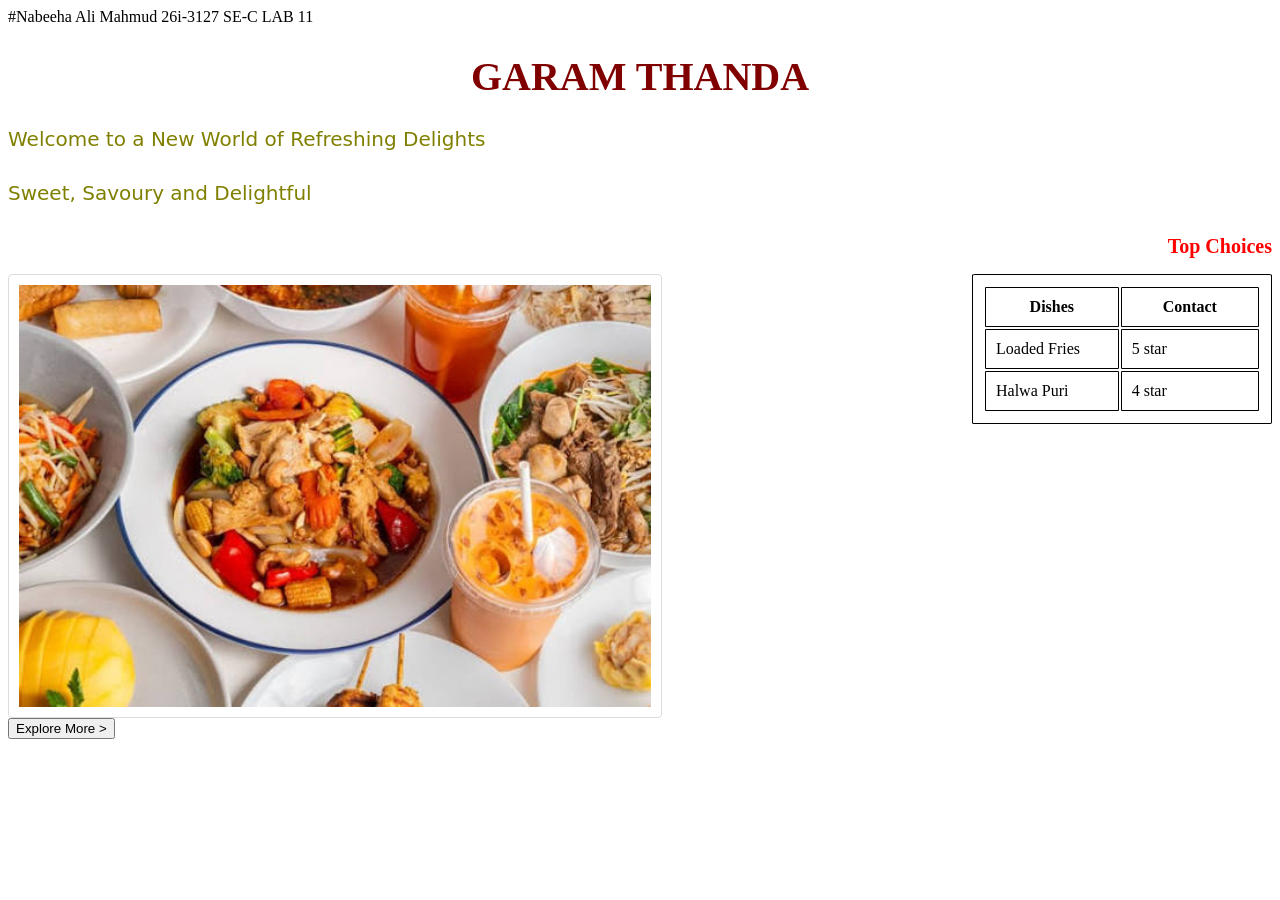
==== Index.html @ 985bd382 "Add Lab11 page" ====
#Nabeeha Ali Mahmud 26i-3127 SE-C LAB 11
<!DOCTYPE html>
<html>
<head>
<title>Cafe _Dhaba Menu</title>
<link rel="stylesheet" href="style.css">
</head>

<body>
    <h1>GARAM THANDA</h1>
    <p>Welcome to a New World of Refreshing Delights </p>
    <p>Sweet, Savoury and Delightful</p>

<h2>Top Choices</h2>
<table>
  <tr>
    <th>Dishes</th>
    <th>Contact</th>
  </tr>
  <tr>
    <td>Loaded Fries</td>
    <td>5 star</td>
 
  </tr>
  <tr>
    <td>Halwa Puri</td>
    <td>4 star</td>
  </tr>
</table>
<img src="images\food.jfif" alt="Delights">
<button type="button" onclick="Exploremore()" >Explore More ></button> 


<script>
  function Exploremore () {
    console.log("Explore More clicked");
    window.alert("Welcome to more delights!");
  }
</script>

</body>
</html>
---- style.css ----
#NABEEHA ALI MAHMUD 26I-3127 SE-C

body {
  background-color: blanchedalmond;
}

h1 {
  color: maroon;
  text-align: center;



  font-family: Ink 'Franklin Gothic Medium', 'Arial Narrow', Arial, sans-serif;
  font-size: 40px;
}

p{
  
  color: olive;
  text-align: left;
  margin-bottom: 30px; 
  font-family: system-ui, -apple-system, BlinkMacSystemFont, 'Segoe UI', Roboto, Oxygen, Ubuntu, Cantarell, 'Open Sans', 'Helvetica Neue', sans-serif;
  font-size: 20px;
}
h2 {
  color: Red;
  text-align: end;



  font-family: Cambria, Cochin, Georgia, Times, 'Times New Roman', serif;
  font-size: 20px;
}
table, th, td {
  border: 1px solid;
  margin-left: auto;
  border-radius: 1%;
  padding: 10px;
  width: 300px;
  
}
img {
  border: 1px solid #ddd;
  border-radius: 4px;
  padding: 10px;
  width: 300px;
  margin-top:-150px;


  display: block;
 
  margin-right: auto;
  width: 50%; 
}
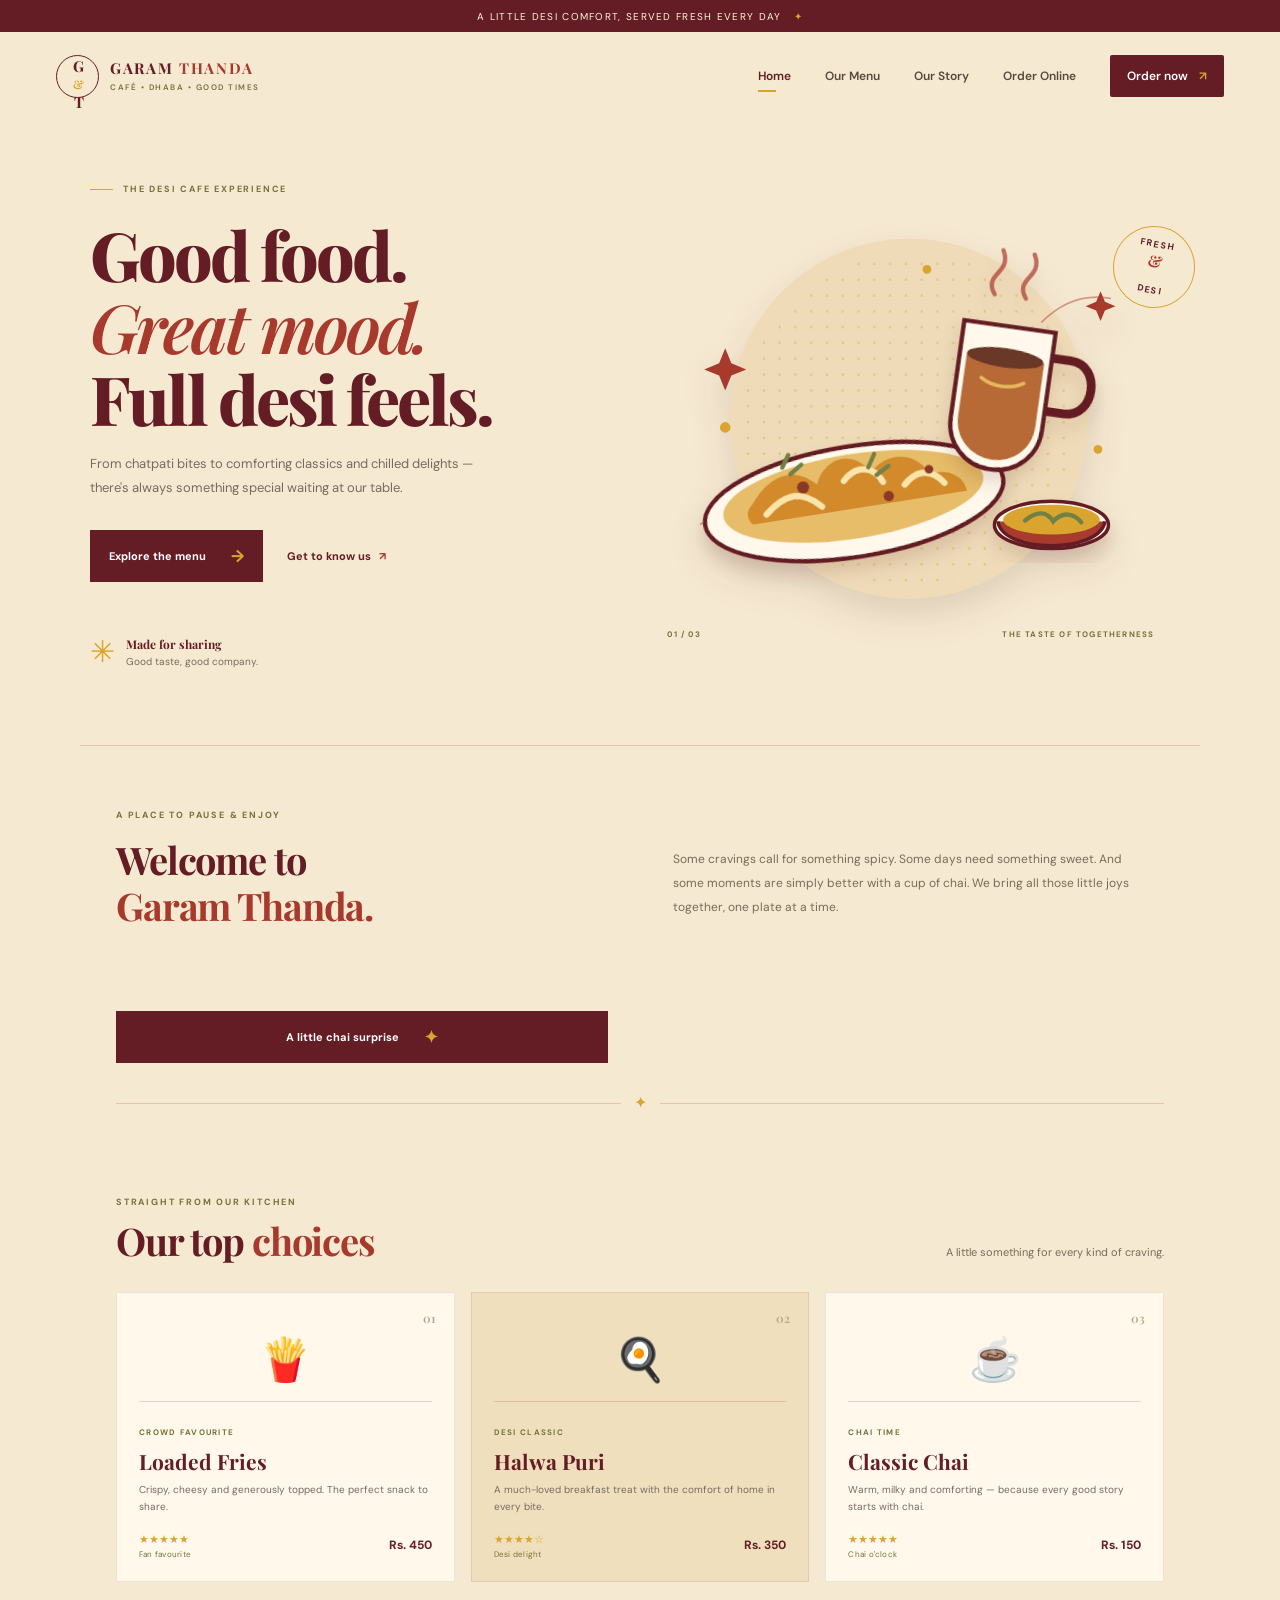
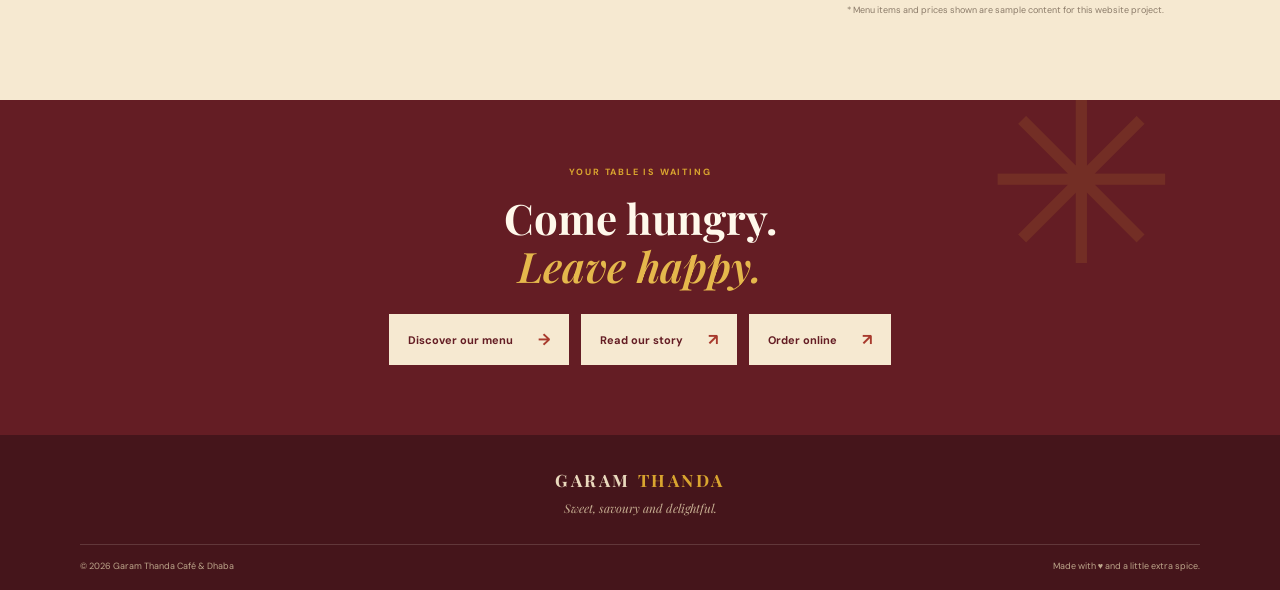
==== commit 2d7b0cb6: "renamed index file" ====
--- a/Index.html
+++ b/Index.html
@@ -1,43 +1,101 @@
-#Nabeeha Ali Mahmud 26i-3127 SE-C LAB 11
 <!DOCTYPE html>
-<html>
+<html lang="en">
 <head>
-<title>Cafe _Dhaba Menu</title>
-<link rel="stylesheet" href="style.css">
+  <meta charset="UTF-8">
+  <meta name="viewport" content="width=device-width, initial-scale=1.0">
+  <meta name="description" content="Garam Thanda — a cosy Pakistani cafe and dhaba serving sweet, savoury and refreshing delights.">
+  <title>Garam Thanda | Cafe & Dhaba</title>
+  <link rel="preconnect" href="https://fonts.googleapis.com">
+  <link rel="preconnect" href="https://fonts.gstatic.com" crossorigin>
+  <link href="https://fonts.googleapis.com/css2?family=DM+Sans:wght@400;500;600;700&family=Playfair+Display:wght@600;700;800&display=swap" rel="stylesheet">
+  <link rel="stylesheet" href="style.css">
+  <script src="script.js" defer></script>
 </head>
+<body>
+  <div class="top-strip">A little desi comfort, served fresh every day <span>✦</span></div>
 
-<body>
-    <h1>GARAM THANDA</h1>
-    <p>Welcome to a New World of Refreshing Delights </p>
-    <p>Sweet, Savoury and Delightful</p>
+  <header class="site-header">
+    <a class="brand" href="index.html" aria-label="Garam Thanda home">
+      <span class="brand-mark">G<span>&</span>T</span>
+      <span class="brand-name">GARAM <b>THANDA</b><small>CAFÉ • DHA­BA • GOOD TIMES</small></span>
+    </a>
+    <button class="nav-toggle" aria-label="Open navigation" aria-expanded="false">☰</button>
+    <nav class="main-nav" aria-label="Main navigation">
+      <a class="active" href="index.html">Home</a>
+      <a href="menu.html">Our Menu</a>
+      <a href="about.html">Our Story</a>
+      <a href="order.html">Order Online</a>
+      <a class="nav-cta" href="order.html">Order now <span>↗</span></a>
+    </nav>
+  </header>
 
-<h2>Top Choices</h2>
-<table>
-  <tr>
-    <th>Dishes</th>
-    <th>Contact</th>
-  </tr>
-  <tr>
-    <td>Loaded Fries</td>
-    <td>5 star</td>
- 
-  </tr>
-  <tr>
-    <td>Halwa Puri</td>
-    <td>4 star</td>
-  </tr>
-</table>
-<img src="images\food.jfif" alt="Delights">
-<button type="button" onclick="Exploremore()" >Explore More ></button> 
+  <main>
+    <section class="hero">
+      <div class="hero-copy">
+        <p class="eyebrow"><span></span> THE DESI CAFE EXPERIENCE</p>
+        <h1>Good food.<br><em>Great mood.</em><br>Full desi feels.</h1>
+        <p class="hero-description">From chatpati bites to comforting classics and chilled delights — there's always something special waiting at our table.</p>
+        <div class="hero-actions">
+          <a class="button button-primary" href="#popular">Explore the menu <span>→</span></a>
+          <a class="text-link" href="#welcome">Get to know us <span>↗</span></a>
+        </div>
+        <div class="hero-note"><span class="note-star">✳</span><span><b>Made for sharing</b><small>Good taste, good company.</small></span></div>
+      </div>
+      <div class="hero-art-wrap">
+        <div class="hero-stamp">FRESH<br><b>&</b><br>DESI</div>
+        <img class="hero-art" src="food-illustration.svg" alt="Illustration of a steaming cup of chai and a plate of desi snacks">
+        <div class="art-caption"><span>01 / 03</span><span>THE TASTE OF TOGETHERNESS</span></div>
+      </div>
+    </section>
 
+    <section class="welcome section-wrap" id="welcome">
+      <div class="section-kicker">A PLACE TO PAUSE & ENJOY</div>
+      <div class="welcome-grid">
+        <h2>Welcome to<br><span>Garam Thanda.</span></h2>
+        <p>Some cravings call for something spicy. Some days need something sweet. And some moments are simply better with a cup of chai. We bring all those little joys together, one plate at a time.</p>
+        <button class="button button-primary story-alert-btn" id="home-alert-btn" type="button">A little chai surprise <span>✦</span></button>
+      </div>
+      <div class="welcome-rule"><span>✦</span></div>
+    </section>
 
-<script>
-  function Exploremore () {
-    console.log("Explore More clicked");
-    window.alert("Welcome to more delights!");
-  }
-</script>
+    <section class="popular section-wrap" id="popular">
+      <div class="section-heading">
+        <div><div class="section-kicker">STRAIGHT FROM OUR KITCHEN</div><h2>Our top <span>choices</span></h2></div>
+        <p>A little something for every kind of craving.</p>
+      </div>
+      <div class="food-grid">
+        <article class="food-card">
+          <div class="food-number">01</div>
+          <div class="food-emoji" aria-hidden="true">🍟</div>
+          <div class="food-info"><span class="food-tag">CROWD FAVOURITE</span><h3>Loaded Fries</h3><p>Crispy, cheesy and generously topped. The perfect snack to share.</p><div class="food-bottom"><span>★★★★★ <small>Fan favourite</small></span><span class="food-price">Rs. 450</span></div></div>
+        </article>
+        <article class="food-card featured-card">
+          <div class="food-number">02</div>
+          <div class="food-emoji" aria-hidden="true">🍳</div>
+          <div class="food-info"><span class="food-tag">DESI CLASSIC</span><h3>Halwa Puri</h3><p>A much-loved breakfast treat with the comfort of home in every bite.</p><div class="food-bottom"><span>★★★★☆ <small>Desi delight</small></span><span class="food-price">Rs. 350</span></div></div>
+        </article>
+        <article class="food-card">
+          <div class="food-number">03</div>
+          <div class="food-emoji" aria-hidden="true">☕</div>
+          <div class="food-info"><span class="food-tag">CHAI TIME</span><h3>Classic Chai</h3><p>Warm, milky and comforting — because every good story starts with chai.</p><div class="food-bottom"><span>★★★★★ <small>Chai o'clock</small></span><span class="food-price">Rs. 150</span></div></div>
+        </article>
+      </div>
+      <p class="menu-note">* Menu items and prices shown are sample content for this website project.</p>
+    </section>
 
+    <section class="closing-banner">
+      <div class="closing-pattern">✳</div>
+      <p class="eyebrow">YOUR TABLE IS WAITING</p>
+      <h2>Come hungry.<br><em>Leave happy.</em></h2>
+      <div class="home-closing-actions"><a class="button button-light" href="menu.html">Discover our menu <span>→</span></a><a class="button button-light" href="about.html">Read our story <span>↗</span></a><a class="button button-light" href="order.html">Order online <span>↗</span></a></div>
+    </section>
+  </main>
+
+  <footer class="site-footer">
+    <a class="footer-brand" href="index.html">GARAM <span>THANDA</span></a>
+    <p>Sweet, savoury and delightful.</p>
+    <div class="footer-bottom"><span>© 2026 Garam Thanda Café & Dhaba</span><span>Made with ♥ and a little extra spice.</span></div>
+  </footer>
+  <div class="toast" role="status" aria-live="polite"></div>
 </body>
 </html>
-
--- a/style.css
+++ b/style.css
@@ -1,54 +1,381 @@
-#NABEEHA ALI MAHMUD 26I-3127 SE-C
-
-body {
-  background-color: blanchedalmond;
-}
-
-h1 {
-  color: maroon;
-  text-align: center;
-
-
-
-  font-family: Ink 'Franklin Gothic Medium', 'Arial Narrow', Arial, sans-serif;
-  font-size: 40px;
-}
-
-p{
-  
-  color: olive;
-  text-align: left;
-  margin-bottom: 30px; 
-  font-family: system-ui, -apple-system, BlinkMacSystemFont, 'Segoe UI', Roboto, Oxygen, Ubuntu, Cantarell, 'Open Sans', 'Helvetica Neue', sans-serif;
-  font-size: 20px;
-}
-h2 {
-  color: Red;
-  text-align: end;
-
-
-
-  font-family: Cambria, Cochin, Georgia, Times, 'Times New Roman', serif;
-  font-size: 20px;
-}
-table, th, td {
-  border: 1px solid;
-  margin-left: auto;
-  border-radius: 1%;
-  padding: 10px;
-  width: 300px;
-  
-}
-img {
-  border: 1px solid #ddd;
-  border-radius: 4px;
-  padding: 10px;
-  width: 300px;
-  margin-top:-150px;
-
-
-  display: block;
- 
-  margin-right: auto;
-  width: 50%; 
-}
+:root {
+  --cream: #f6e9d1;
+  --cream-light: #fff8eb;
+  --maroon: #641d24;
+  --maroon-dark: #45151b;
+  --red: #a83a2d;
+  --mustard: #d9a52f;
+  --olive: #77723b;
+  --ink: #30231d;
+  --muted: #786b5e;
+  --line: rgba(100, 29, 36, .17);
+  --serif: 'Playfair Display', Georgia, serif;
+  --sans: 'DM Sans', Arial, sans-serif;
+}
+* { box-sizing: border-box; }
+html { scroll-behavior: smooth; }
+body { margin: 0; background: var(--cream); color: var(--ink); font-family: var(--sans); }
+a { color: inherit; text-decoration: none; }
+.top-strip { min-height: 32px; display: flex; justify-content: center; align-items: center; gap: 12px; padding: 6px 16px; background: var(--maroon); color: #fff3dd; font-size: 10px; letter-spacing: .13em; text-transform: uppercase; text-align: center; }
+.top-strip span { color: var(--mustard); }
+.site-header { height: 88px; max-width: 1240px; padding: 0 36px; margin: auto; display: flex; align-items: center; justify-content: space-between; }
+.brand { display: flex; align-items: center; gap: 11px; color: var(--maroon); }
+.brand-mark { width: 43px; height: 43px; border: 1px solid var(--maroon); border-radius: 50%; display: grid; place-items: center; font: 700 15px var(--serif); letter-spacing: -2px; }
+.brand-mark span { color: var(--mustard); font-size: 12px; }
+.brand-name { font: 700 15px var(--serif); letter-spacing: .11em; line-height: 1.1; }
+.brand-name b { color: var(--red); }
+.brand-name small { display: block; margin-top: 5px; font: 600 8px var(--sans); letter-spacing: .19em; color: var(--olive); }
+.main-nav { display: flex; align-items: center; gap: 34px; font-size: 12px; font-weight: 600; color: #59483d; }
+.main-nav > a:not(.nav-cta) { padding: 10px 0; position: relative; }
+.main-nav > a.active, .main-nav > a:hover { color: var(--maroon); }
+.main-nav > a.active::after { content: ''; height: 2px; width: 18px; background: var(--mustard); position: absolute; bottom: 2px; left: 0; }
+.nav-cta { padding: 13px 17px; background: var(--maroon); color: white; border-radius: 2px; }
+.nav-cta span { color: var(--mustard); padding-left: 8px; }
+.nav-toggle { display: none; border: 0; background: transparent; color: var(--maroon); font-size: 25px; cursor: pointer; }
+.hero { max-width: 1240px; min-height: 570px; margin: 0 auto; padding: 43px 58px 62px; display: grid; grid-template-columns: .92fr 1.08fr; align-items: center; gap: 24px; }
+.hero-copy { padding: 20px 0 12px 12px; }
+.eyebrow, .section-kicker { color: var(--olive); font-size: 9px; font-weight: 700; letter-spacing: .2em; }
+.eyebrow { display: flex; align-items: center; gap: 10px; }
+.eyebrow span { width: 23px; height: 1px; background: var(--mustard); }
+h1, h2, h3, p { margin-top: 0; }
+h1 { margin: 24px 0 17px; color: var(--maroon); font: 800 clamp(46px, 5.3vw, 69px)/1.06 var(--serif); letter-spacing: -.045em; }
+h1 em, .closing-banner h2 em { color: var(--red); font-weight: 600; }
+.hero-description { max-width: 410px; color: var(--muted); font-size: 13px; line-height: 1.9; }
+.hero-actions { display: flex; align-items: center; gap: 24px; margin-top: 29px; }
+.button { display: inline-flex; align-items: center; justify-content: center; gap: 25px; padding: 15px 19px; font-size: 11px; font-weight: 700; transition: transform .2s, background .2s; }
+.button:hover { transform: translateY(-2px); }
+.button-primary { background: var(--maroon); color: white; }
+.button-primary span { color: var(--mustard); font-size: 17px; }
+.text-link { font-size: 11px; font-weight: 700; color: var(--maroon); }
+.text-link span { margin-left: 5px; color: var(--red); }
+.hero-note { display: flex; align-items: center; gap: 11px; margin-top: 50px; }
+.note-star { color: var(--mustard); font-size: 30px; }
+.hero-note b, .hero-note small { display: block; }
+.hero-note b { color: var(--maroon); font: 700 12px var(--serif); }
+.hero-note small { margin-top: 3px; color: var(--muted); font-size: 10px; }
+.hero-art-wrap { position: relative; min-height: 440px; display: flex; align-items: center; justify-content: center; }
+.hero-art { width: min(100%, 570px); height: auto; filter: drop-shadow(0 17px 17px rgba(69,21,27,.12)); }
+.hero-stamp { position: absolute; z-index: 1; top: 27px; right: 7px; width: 82px; height: 82px; display: grid; place-content: center; border: 1px solid var(--mustard); border-radius: 50%; text-align: center; color: var(--maroon); font-size: 9px; font-weight: 700; letter-spacing: .13em; line-height: 1.35; transform: rotate(10deg); }
+.hero-stamp b { color: var(--red); font: 700 16px var(--serif); }
+.art-caption { position: absolute; bottom: 8px; left: 10%; right: 8%; display: flex; justify-content: space-between; color: var(--olive); font-size: 8px; font-weight: 700; letter-spacing: .15em; }
+.section-wrap { max-width: 1120px; margin: auto; padding-left: 36px; padding-right: 36px; }
+.welcome { padding-top: 63px; padding-bottom: 56px; border-top: 1px solid var(--line); }
+.welcome-grid { display: grid; grid-template-columns: 1fr 1fr; align-items: center; gap: 65px; margin-top: 16px; }
+.welcome h2, .section-heading h2 { margin: 0; color: var(--maroon); font: 700 38px/1.2 var(--serif); letter-spacing: -.03em; }
+.welcome h2 span, .section-heading h2 span { color: var(--red); }
+.welcome-grid > p { max-width: 465px; margin: 0; color: var(--muted); font-size: 12px; line-height: 2; }
+.welcome-rule { margin-top: 40px; height: 1px; background: var(--line); text-align: center; }
+.welcome-rule span { position: relative; top: -11px; padding: 0 13px; background: var(--cream); color: var(--mustard); }
+.popular { padding-top: 36px; padding-bottom: 84px; }
+.section-heading { display: flex; justify-content: space-between; align-items: end; margin-bottom: 28px; }
+.section-heading h2 { margin-top: 10px; }
+.section-heading > p { margin: 0 0 5px; color: var(--muted); font-size: 11px; }
+.food-grid { display: grid; grid-template-columns: repeat(3, 1fr); gap: 16px; }
+.food-card { position: relative; min-height: 290px; padding: 25px 22px 20px; background: var(--cream-light); border: 1px solid rgba(100,29,36,.1); transition: transform .2s, box-shadow .2s; }
+.food-card:hover { transform: translateY(-4px); box-shadow: 0 12px 28px rgba(69,21,27,.08); }
+.featured-card { background: #f0dfbd; }
+.food-number { position: absolute; top: 17px; right: 18px; color: #b5a78d; font: 600 12px var(--serif); }
+.food-emoji { height: 83px; display: flex; align-items: center; justify-content: center; font-size: 42px; }
+.food-info { border-top: 1px solid var(--line); padding-top: 17px; }
+.food-tag { color: var(--olive); font-size: 8px; font-weight: 700; letter-spacing: .16em; }
+.food-info h3 { margin: 7px 0 6px; color: var(--maroon); font: 700 21px var(--serif); }
+.food-info p { min-height: 38px; margin-bottom: 13px; color: var(--muted); font-size: 10px; line-height: 1.7; }
+.food-bottom { display: flex; justify-content: space-between; align-items: center; color: var(--mustard); font-size: 11px; }
+.food-bottom small { display: block; margin-top: 3px; color: var(--olive); font-size: 8px; letter-spacing: .03em; }
+.food-price { color: var(--maroon); font-size: 12px; font-weight: 700; }
+.menu-note { margin: 13px 0 0; color: #8b7b69; font-size: 9px; text-align: right; }
+.closing-banner { position: relative; overflow: hidden; padding: 66px 20px 70px; background: var(--maroon); color: var(--cream-light); text-align: center; }
+.closing-pattern { position: absolute; top: -65px; right: 8%; color: rgba(217,165,47,.13); font-size: 230px; }
+.closing-banner .eyebrow { justify-content: center; color: var(--mustard); }
+.closing-banner h2 { position: relative; margin: 16px 0 24px; font: 700 42px/1.15 var(--serif); }
+.closing-banner h2 em { color: #e5b84c; }
+.button-light { position: relative; background: var(--cream); color: var(--maroon); }
+.button-light span { color: var(--red); font-size: 16px; }
+.site-footer { padding: 34px 36px 18px; background: var(--maroon-dark); color: #e9d9bd; text-align: center; }
+.footer-brand { font: 700 17px var(--serif); letter-spacing: .15em; }
+.footer-brand span { color: var(--mustard); }
+.site-footer > p { margin: 8px 0 28px; color: #c6ad91; font: italic 12px var(--serif); }
+.footer-bottom { max-width: 1120px; margin: auto; padding-top: 15px; border-top: 1px solid rgba(255,248,235,.15); display: flex; justify-content: space-between; color: #bda68b; font-size: 9px; }
+.toast { position: fixed; left: 50%; bottom: 24px; z-index: 5; transform: translate(-50%, 20px); padding: 12px 18px; background: var(--maroon-dark); color: white; font-size: 12px; opacity: 0; pointer-events: none; transition: .25s; }
+.toast.show { opacity: 1; transform: translate(-50%, 0); }
+@media (max-width: 760px) {
+  .site-header { height: 74px; padding: 0 22px; }
+  .nav-toggle { display: block; }
+  .main-nav { display: none; position: absolute; top: 106px; left: 0; right: 0; z-index: 4; padding: 20px 24px 24px; background: var(--cream-light); border-bottom: 1px solid var(--line); flex-direction: column; align-items: stretch; gap: 13px; }
+  .main-nav.open { display: flex; }
+  .main-nav > a:not(.nav-cta) { padding: 8px 0; }
+  .nav-cta { text-align: center; }
+  .hero { padding: 35px 25px 45px; grid-template-columns: 1fr; gap: 5px; }
+  .hero-copy { padding-left: 0; }
+  h1 { font-size: clamp(49px, 13vw, 68px); }
+  .hero-note { margin-top: 30px; }
+  .hero-art-wrap { min-height: 300px; }
+  .hero-art { max-width: 470px; }
+  .hero-stamp { right: 2%; top: 5px; width: 68px; height: 68px; }
+  .art-caption { bottom: 0; left: 2%; right: 2%; }
+  .section-wrap { padding-left: 24px; padding-right: 24px; }
+  .welcome { padding-top: 45px; padding-bottom: 40px; }
+  .welcome-grid { grid-template-columns: 1fr; gap: 17px; }
+  .welcome h2, .section-heading h2 { font-size: 33px; }
+  .section-heading { align-items: start; flex-direction: column; gap: 12px; }
+  .food-grid { grid-template-columns: 1fr; }
+  .food-card { min-height: 0; }
+  .food-info p { min-height: 0; }
+  .popular { padding-bottom: 55px; }
+  .footer-bottom { flex-direction: column; gap: 8px; }
+}
+@media (prefers-reduced-motion: reduce) { html { scroll-behavior: auto; } *, *::before, *::after { transition-duration: .01ms !important; } }
+
+/* OUR MENU — shares the home page palette, typography and spacing system. */
+.menu-hero { max-width: 1240px; min-height: 405px; margin: auto; padding: 54px 70px 60px; display: grid; grid-template-columns: 1fr .85fr; align-items: center; gap: 40px; border-bottom: 1px solid var(--line); }
+.menu-hero-copy { padding-left: 12px; }
+.menu-hero h1 { margin: 20px 0 18px; color: var(--maroon); font: 800 clamp(48px, 5.2vw, 66px)/1.05 var(--serif); letter-spacing: -.045em; }
+.menu-hero h1 em { color: var(--red); font-weight: 600; }
+.menu-hero .button { margin-top: 14px; }
+.menu-hero-art { min-height: 290px; position: relative; display: grid; place-items: center; }
+.menu-plate { width: 230px; height: 230px; border: 1px solid rgba(100,29,36,.22); outline: 10px solid rgba(217,165,47,.12); border-radius: 50%; background: var(--cream-light); display: grid; place-items: center; font-size: 104px; box-shadow: 0 18px 45px rgba(69,21,27,.09); transform: rotate(-8deg); }
+.menu-art-note { position: absolute; display: grid; place-content: center; width: 83px; height: 83px; border: 1px solid var(--mustard); border-radius: 50%; color: var(--maroon); text-align: center; font-size: 9px; font-weight: 700; line-height: 1.5; letter-spacing: .1em; background: var(--cream); }
+.note-one { top: 6px; right: 5%; transform: rotate(10deg); }
+.note-two { bottom: 22px; left: 3%; transform: rotate(-12deg); }
+.menu-art-caption { position: absolute; bottom: 0; right: 3%; color: var(--olive); font-size: 8px; font-weight: 700; letter-spacing: .16em; }
+.menu-intro { padding-top: 54px; padding-bottom: 42px; }
+.menu-intro-row { display: grid; grid-template-columns: 1fr 1fr; align-items: end; gap: 55px; margin-top: 13px; }
+.menu-intro h2, .menu-toolbar h2 { margin: 0; color: var(--maroon); font: 700 38px/1.16 var(--serif); letter-spacing: -.03em; }
+.menu-intro h2 span, .menu-toolbar h2 span { color: var(--red); }
+.menu-intro-row > p { max-width: 455px; margin: 0 0 4px; color: var(--muted); font-size: 12px; line-height: 2; }
+.menu-section { padding-top: 32px; padding-bottom: 82px; border-top: 1px solid var(--line); }
+.menu-toolbar { display: flex; justify-content: space-between; align-items: end; gap: 24px; margin-bottom: 25px; }
+.menu-toolbar h2 { margin-top: 9px; }
+.menu-search-wrap { width: min(290px, 100%); display: flex; align-items: center; gap: 9px; padding: 0 13px; border: 1px solid var(--line); background: var(--cream-light); color: var(--olive); }
+.menu-search-wrap > span { font-size: 23px; line-height: 1; }
+.menu-search-wrap input { width: 100%; min-width: 0; padding: 13px 0; border: 0; outline: 0; background: transparent; color: var(--ink); font: 11px var(--sans); }
+.menu-search-wrap:focus-within { border-color: var(--mustard); }
+.menu-filters { display: flex; flex-wrap: wrap; gap: 8px; margin-bottom: 42px; }
+.filter-btn { padding: 10px 14px; border: 1px solid var(--line); background: transparent; color: #59483d; font: 600 10px var(--sans); cursor: pointer; transition: .2s; }
+.filter-btn:hover, .filter-btn.active { border-color: var(--maroon); background: var(--maroon); color: var(--cream-light); }
+.menu-category-heading { display: flex; align-items: center; gap: 17px; margin: 42px 0 18px; padding-bottom: 13px; border-bottom: 1px solid var(--line); }
+.menu-category-heading > span { color: var(--mustard); font: 700 24px var(--serif); }
+.menu-category-heading p { margin: 0 0 3px; color: var(--olive); font-size: 8px; font-weight: 700; letter-spacing: .17em; }
+.menu-category-heading h3 { margin: 0; color: var(--maroon); font: 700 25px var(--serif); }
+.menu-category-heading h3 em { color: var(--red); font-weight: 600; }
+.menu-card-grid { display: grid; grid-template-columns: repeat(2, minmax(0, 1fr)); gap: 12px; }
+.menu-item { min-height: 128px; display: flex; align-items: center; gap: 17px; padding: 17px 19px; border: 1px solid rgba(100,29,36,.1); background: var(--cream-light); transition: transform .2s, box-shadow .2s; }
+.menu-item:hover { transform: translateY(-3px); box-shadow: 0 10px 25px rgba(69,21,27,.07); }
+.menu-item[hidden] { display: none !important; }
+.menu-item-icon { flex: 0 0 66px; width: 66px; height: 66px; display: grid; place-items: center; border-radius: 50%; background: #f0dfbd; font-size: 31px; }
+.menu-item-content { min-width: 0; flex: 1; }
+.menu-item-title { display: flex; align-items: baseline; justify-content: space-between; gap: 10px; }
+.menu-item-title h4 { margin: 0; color: var(--maroon); font: 700 17px var(--serif); }
+.menu-item-title b { flex: 0 0 auto; color: var(--red); font-size: 11px; }
+.menu-item-content > p { margin: 6px 0 8px; color: var(--muted); font-size: 10px; line-height: 1.65; }
+.item-label { color: var(--olive); font-size: 7px; font-weight: 700; letter-spacing: .15em; }
+.menu-empty { padding: 25px; background: var(--cream-light); color: var(--muted); text-align: center; font-size: 12px; }
+.menu-note { margin-top: 22px; }
+.menu-callout { padding: 62px 20px 66px; background: var(--maroon); color: var(--cream-light); text-align: center; }
+.menu-callout .eyebrow { justify-content: center; color: var(--mustard); }
+.menu-callout h2 { margin: 14px 0 10px; color: var(--cream-light); font: 700 40px var(--serif); }
+.menu-callout h2 em { color: #e5b84c; }
+.menu-callout > p:not(.eyebrow) { margin-bottom: 22px; color: #e2cdb0; font-size: 11px; }
+@media (max-width: 760px) {
+  .menu-hero { padding: 38px 25px 45px; grid-template-columns: 1fr; gap: 5px; }
+  .menu-hero-copy { padding-left: 0; }
+  .menu-hero h1 { font-size: clamp(48px, 13vw, 66px); }
+  .menu-hero-art { min-height: 265px; }
+  .menu-plate { width: 190px; height: 190px; font-size: 86px; }
+  .menu-intro { padding-top: 42px; padding-bottom: 32px; }
+  .menu-intro-row { grid-template-columns: 1fr; gap: 15px; }
+  .menu-intro h2, .menu-toolbar h2 { font-size: 33px; }
+  .menu-toolbar { align-items: stretch; flex-direction: column; }
+  .menu-search-wrap { width: 100%; }
+  .menu-filters { gap: 7px; margin-bottom: 32px; }
+  .filter-btn { padding: 9px 11px; }
+  .menu-card-grid { grid-template-columns: 1fr; }
+  .menu-item { padding: 15px; }
+  .menu-category-heading { margin-top: 34px; }
+  .menu-callout h2 { font-size: 34px; }
+}
+
+.menu-callout-actions { display: flex; flex-wrap: wrap; justify-content: center; gap: 12px; }
+.menu-callout-actions button { border: 0; cursor: pointer; font: 700 11px var(--sans); }
+
+
+/* HOME PAGE ALERT BUTTON AND OUR STORY PAGE — same Garam Thanda design system. */
+.story-alert-btn { margin-top: 18px; border: 0; cursor: pointer; font-family: var(--sans); }
+.home-closing-actions { position: relative; display: flex; justify-content: center; flex-wrap: wrap; gap: 12px; }
+.story-hero { max-width: 1240px; min-height: 410px; margin: auto; padding: 55px 70px 62px; display: grid; grid-template-columns: 1fr .9fr; align-items: center; gap: 35px; border-bottom: 1px solid var(--line); }
+.story-hero-copy { padding-left: 12px; }
+.story-hero h1 { margin: 20px 0 18px; color: var(--maroon); font: 800 clamp(50px, 5.4vw, 69px)/1.05 var(--serif); letter-spacing: -.045em; }
+.story-hero h1 em { color: var(--red); font-weight: 600; }
+.story-hero-art { min-height: 300px; position: relative; display: grid; place-items: center; overflow: hidden; background: radial-gradient(circle, #f0dfbd 0 36%, transparent 36.5%); }
+.story-cup { width: 205px; height: 205px; display: grid; place-items: center; border: 1px solid rgba(100,29,36,.18); outline: 9px solid rgba(217,165,47,.13); border-radius: 50%; background: var(--cream-light); font-size: 100px; transform: rotate(-8deg); box-shadow: 0 18px 45px rgba(69,21,27,.09); }
+.story-sun { position: absolute; top: 8px; right: 7%; z-index: 1; width: 82px; height: 82px; display: grid; place-content: center; border: 1px solid var(--mustard); border-radius: 50%; background: var(--cream); color: var(--maroon); text-align: center; font-size: 8px; font-weight: 700; letter-spacing: .1em; line-height: 1.5; transform: rotate(10deg); }
+.story-sun b { color: var(--red); font: 700 15px var(--serif); }
+.story-art-caption { position: absolute; bottom: 8px; color: var(--olive); font-size: 8px; font-weight: 700; letter-spacing: .15em; text-align: center; }
+.story-intro { padding-top: 58px; padding-bottom: 28px; }
+.story-heading-row { display: grid; grid-template-columns: 1fr 1fr; align-items: end; gap: 55px; margin-top: 14px; }
+.story-heading-row h2, .story-end h2 { margin: 0; color: var(--maroon); font: 700 39px/1.18 var(--serif); letter-spacing: -.03em; }
+.story-heading-row h2 span, .story-end h2 span { color: var(--red); }
+.story-lead { max-width: 460px; margin: 0 0 4px; color: var(--muted); font-size: 11px; line-height: 1.9; }
+.story-rule { height: 1px; margin-top: 37px; background: var(--line); text-align: center; }
+.story-rule span { position: relative; top: -11px; padding: 0 13px; background: var(--cream); color: var(--mustard); }
+.story-chapters { padding-top: 10px; padding-bottom: 80px; }
+.story-chapter { position: relative; display: grid; grid-template-columns: 42px 1fr 230px; align-items: center; gap: 28px; padding: 37px 0; border-bottom: 1px solid var(--line); }
+.story-chapter.reverse { grid-template-columns: 42px 1fr 230px; }
+.chapter-number { align-self: start; color: var(--mustard); font: 700 25px var(--serif); }
+.chapter-copy .section-kicker { margin-bottom: 10px; }
+.chapter-copy h3 { max-width: 530px; margin: 0 0 14px; color: var(--maroon); font: 700 26px/1.2 var(--serif); }
+.chapter-copy p:not(.section-kicker) { max-width: 650px; margin: 0 0 11px; color: var(--muted); font-size: 11px; line-height: 1.95; }
+.chapter-copy p:last-child { margin-bottom: 0; }
+.chapter-art { width: 210px; height: 185px; display: flex; flex-direction: column; align-items: center; justify-content: center; gap: 13px; border: 1px solid rgba(100,29,36,.12); background: var(--cream-light); color: var(--maroon); font-size: 62px; }
+.chapter-art span { color: var(--olive); font-size: 8px; font-weight: 700; letter-spacing: .15em; }
+.story-values { padding: 65px 25px 70px; background: var(--maroon); color: var(--cream-light); text-align: center; }
+.story-values > .eyebrow { justify-content: center; color: var(--mustard); }
+.story-values > h2 { margin: 14px 0 35px; font: 700 clamp(30px, 4vw, 41px)/1.2 var(--serif); }
+.story-values > h2 em { color: #e5b84c; }
+.values-grid { max-width: 950px; margin: 0 auto 35px; display: grid; grid-template-columns: repeat(3, 1fr); gap: 25px; }
+.values-grid > div { padding: 20px 16px; border: 1px solid rgba(255,248,235,.15); }
+.values-grid span { color: var(--mustard); font-size: 25px; }
+.values-grid h3 { margin: 10px 0 7px; color: var(--cream-light); font: 700 17px var(--serif); }
+.values-grid p { max-width: 230px; margin: auto; color: #e2cdb0; font-size: 10px; line-height: 1.8; }
+.story-values .button { border: 0; cursor: pointer; font-family: var(--sans); }
+.story-end { padding-top: 58px; padding-bottom: 62px; display: flex; align-items: center; justify-content: space-between; gap: 25px; }
+.story-end h2 { margin-top: 12px; }
+@media (max-width: 760px) {
+  .story-hero { padding: 38px 25px 45px; grid-template-columns: 1fr; gap: 8px; }
+  .story-hero-copy { padding-left: 0; }
+  .story-hero h1 { font-size: clamp(49px, 13vw, 66px); }
+  .story-hero-art { min-height: 265px; }
+  .story-cup { width: 180px; height: 180px; font-size: 85px; }
+  .story-intro { padding-top: 42px; }
+  .story-heading-row { grid-template-columns: 1fr; gap: 15px; }
+  .story-heading-row h2, .story-end h2 { font-size: 33px; }
+  .story-chapter, .story-chapter.reverse { grid-template-columns: 30px 1fr; gap: 14px; padding: 30px 0; }
+  .chapter-art { grid-column: 2; width: 100%; height: 135px; font-size: 48px; }
+  .chapter-copy h3 { font-size: 23px; }
+  .values-grid { grid-template-columns: 1fr; gap: 10px; }
+  .story-end { align-items: flex-start; flex-direction: column; }
+}
+
+/* ORDER PAGE — matching the Garam Thanda cream, maroon and mustard theme. */
+.order-hero { max-width: 1240px; min-height: 405px; margin: auto; padding: 48px 70px 54px; display: grid; grid-template-columns: 1fr .85fr; align-items: center; gap: 40px; border-bottom: 1px solid var(--line); }
+.order-hero-copy { padding-left: 10px; }
+.order-hero h1 { margin: 20px 0 17px; font-size: clamp(49px, 5.3vw, 68px); }
+.order-hero-note { display: flex; align-items: center; gap: 12px; margin-top: 26px; }
+.order-hero-note > span { color: var(--mustard); font-size: 28px; }
+.order-hero-note b, .order-hero-note small { display: block; }
+.order-hero-note b { color: var(--maroon); font: 700 12px var(--serif); }
+.order-hero-note small { margin-top: 4px; color: var(--muted); font-size: 10px; }
+.order-hero-art { min-height: 290px; position: relative; display: grid; place-items: center; background: radial-gradient(circle, #efdfbf 0 38%, transparent 38.5%); }
+.order-art-circle { width: 205px; height: 205px; display: grid; place-items: center; border: 1px solid rgba(100,29,36,.16); outline: 9px solid rgba(217,165,47,.13); border-radius: 50%; background: var(--cream-light); box-shadow: 0 18px 45px rgba(69,21,27,.09); transform: rotate(-7deg); }
+.order-art-circle span { font-size: 98px; }
+.order-art-stamp { position: absolute; top: 13px; right: 8%; width: 82px; height: 82px; display: grid; place-content: center; border: 1px solid var(--mustard); border-radius: 50%; background: var(--cream); color: var(--maroon); text-align: center; font-size: 8px; font-weight: 700; letter-spacing: .12em; line-height: 1.5; transform: rotate(9deg); }
+.order-art-stamp b { color: var(--red); font: 700 15px var(--serif); }
+.order-hero-art > p { position: absolute; bottom: 0; margin: 0; color: var(--olive); font-size: 8px; font-weight: 700; letter-spacing: .16em; }
+.order-intro { padding-top: 50px; padding-bottom: 27px; }
+.order-intro-row { display: grid; grid-template-columns: 1fr .8fr; align-items: end; gap: 40px; margin-top: 13px; }
+.order-intro-row h2 { margin: 0; color: var(--maroon); font: 700 37px/1.2 var(--serif); }
+.order-intro-row h2 span { color: var(--red); }
+.order-intro-row p { max-width: 420px; margin: 0 0 3px; color: var(--muted); font-size: 11px; line-height: 1.9; }
+.order-layout { display: grid; grid-template-columns: minmax(0, 1.55fr) minmax(285px, .8fr); align-items: start; gap: 28px; padding-top: 25px; padding-bottom: 65px; }
+.order-section-heading { display: flex; justify-content: space-between; align-items: end; gap: 15px; margin-bottom: 20px; }
+.order-section-heading h2 { margin: 8px 0 0; color: var(--maroon); font: 700 29px var(--serif); }
+.order-section-heading h2 em { color: var(--red); }
+.order-product-grid { display: grid; grid-template-columns: repeat(2, minmax(0, 1fr)); gap: 13px; }
+.order-product { min-width: 0; padding: 16px; display: grid; grid-template-columns: 66px minmax(0, 1fr); align-items: center; gap: 13px; border: 1px solid rgba(100,29,36,.11); background: var(--cream-light); transition: transform .2s, box-shadow .2s; }
+.order-product:hover { transform: translateY(-3px); box-shadow: 0 10px 25px rgba(69,21,27,.07); }
+.order-product-emoji { width: 66px; height: 66px; display: grid; place-items: center; background: #f0dfbd; font-size: 34px; }
+.order-product-info { min-width: 0; }
+.order-product-info .item-label { font-size: 7px; }
+.order-product-info h3 { margin: 5px 0 4px; color: var(--maroon); font: 700 16px var(--serif); }
+.order-product-info p { min-height: 30px; margin: 0 0 10px; color: var(--muted); font-size: 9px; line-height: 1.6; }
+.order-product-bottom { display: flex; align-items: center; justify-content: space-between; gap: 7px; }
+.order-product-bottom > b { color: var(--maroon); font-size: 11px; white-space: nowrap; }
+.add-order-btn { padding: 8px 9px; border: 1px solid rgba(100,29,36,.25); background: transparent; color: var(--maroon); font: 700 9px var(--sans); cursor: pointer; white-space: nowrap; }
+.add-order-btn:hover { background: var(--maroon); color: white; }
+.add-order-btn span { margin-left: 5px; color: var(--red); font-size: 14px; }
+.add-order-btn:hover span { color: var(--mustard); }
+.order-cart { position: sticky; top: 18px; padding: 22px; border: 1px solid rgba(100,29,36,.15); background: var(--cream-light); box-shadow: 0 12px 32px rgba(69,21,27,.06); }
+.cart-heading { display: flex; align-items: center; justify-content: space-between; padding-bottom: 17px; border-bottom: 1px solid var(--line); }
+.cart-heading h2 { margin: 6px 0 0; color: var(--maroon); font: 700 25px var(--serif); }
+.cart-heading h2 em { color: var(--red); }
+.cart-count { min-width: 27px; height: 27px; display: grid; place-items: center; border-radius: 50%; background: var(--maroon); color: white; font-size: 10px; font-weight: 700; }
+.cart-items { padding: 12px 0; }
+.cart-empty { padding: 18px 6px 20px; text-align: center; color: var(--muted); }
+.cart-empty > span { display: block; margin-bottom: 8px; font-size: 29px; }
+.cart-empty b { color: var(--maroon); font: 700 15px var(--serif); }
+.cart-empty p { margin: 6px 0 0; font-size: 10px; }
+.cart-line { display: grid; grid-template-columns: minmax(0, 1fr) auto; gap: 8px; padding: 10px 0; border-bottom: 1px solid rgba(100,29,36,.09); }
+.cart-line-name { color: var(--maroon); font-size: 10px; font-weight: 700; }
+.cart-line-price { margin-top: 4px; color: var(--muted); font-size: 9px; }
+.cart-line-controls { display: flex; align-items: center; gap: 7px; }
+.qty-btn, .remove-line { width: 23px; height: 23px; display: grid; place-items: center; border: 1px solid var(--line); background: transparent; color: var(--maroon); cursor: pointer; }
+.qty-number { min-width: 10px; color: var(--ink); font-size: 10px; text-align: center; }
+.remove-line { margin-left: 3px; border: 0; color: var(--red); font-size: 14px; }
+.cart-total-row { display: flex; justify-content: space-between; gap: 10px; padding: 8px 0; color: var(--muted); font-size: 10px; }
+.cart-total-row b { color: var(--maroon); }
+.cart-delivery { border-top: 1px solid var(--line); font-size: 9px; }
+.cart-grand-total { margin-top: 2px; padding: 12px 0; border-top: 1px solid var(--line); color: var(--maroon); font-size: 12px; font-weight: 700; }
+.cart-grand-total b { font-size: 15px; }
+.checkout-form { padding-top: 14px; border-top: 1px solid var(--line); }
+.checkout-form .section-kicker { margin-bottom: 13px; }
+.checkout-form label { display: block; margin: 10px 0 5px; color: var(--maroon); font-size: 9px; font-weight: 700; }
+.checkout-form label span { color: var(--muted); font-weight: 400; }
+.checkout-form input, .checkout-form textarea { width: 100%; padding: 10px 11px; border: 1px solid rgba(100,29,36,.18); border-radius: 0; outline: none; background: #fffdf7; color: var(--ink); font: 10px var(--sans); resize: vertical; }
+.checkout-form input:focus, .checkout-form textarea:focus { border-color: var(--mustard); }
+.checkout-button { width: 100%; margin-top: 16px; border: 0; cursor: pointer; }
+.checkout-button:disabled { opacity: .45; cursor: not-allowed; }
+.checkout-note { margin: 9px 0 0; color: var(--muted); font-size: 8px; line-height: 1.6; text-align: center; }
+.order-confirmation { margin: 12px 0 0; padding: 11px; border: 1px solid rgba(119,114,59,.35); background: #f3efd9; color: var(--olive); font-size: 10px; line-height: 1.7; }
+.order-bottom { display: flex; align-items: center; justify-content: center; gap: 12px; padding-bottom: 55px; color: var(--muted); font-size: 11px; text-align: center; }
+.order-bottom > span { color: var(--mustard); font-size: 22px; }
+.order-bottom p { margin: 0; }
+.order-bottom a { color: var(--maroon); font-weight: 700; text-decoration: underline; text-decoration-color: var(--mustard); text-underline-offset: 3px; }
+@media (max-width: 900px) {
+  .order-layout { grid-template-columns: 1fr; }
+  .order-cart { position: static; max-width: none; }
+  .order-product-grid { grid-template-columns: repeat(2, minmax(0, 1fr)); }
+}
+@media (max-width: 760px) {
+  .order-hero { padding: 38px 25px 43px; grid-template-columns: 1fr; gap: 5px; }
+  .order-hero-copy { padding-left: 0; }
+  .order-hero h1 { font-size: clamp(49px, 13vw, 66px); }
+  .order-hero-art { min-height: 245px; }
+  .order-art-circle { width: 175px; height: 175px; }
+  .order-art-circle span { font-size: 80px; }
+  .order-intro { padding-top: 40px; }
+  .order-intro-row { grid-template-columns: 1fr; gap: 13px; }
+  .order-intro-row h2 { font-size: 32px; }
+  .order-layout { padding-top: 20px; }
+  .order-product-grid { grid-template-columns: 1fr; }
+  .order-product { grid-template-columns: 62px minmax(0, 1fr); }
+  .order-product-emoji { width: 62px; height: 62px; }
+  .order-cart { padding: 18px; }
+}
+
+
+/* ORDER PAGE — simple favourites table inspired by the original Lab 11 table. */
+.order-ratings { padding-top: 22px; padding-bottom: 58px; }
+.ratings-heading { display: flex; align-items: end; justify-content: space-between; gap: 30px; margin-bottom: 20px; }
+.ratings-heading h2 { margin: 9px 0 0; color: var(--maroon); font: 700 32px/1.2 var(--serif); letter-spacing: -.03em; }
+.ratings-heading h2 em { color: var(--red); }
+.ratings-heading > p { max-width: 360px; margin: 0 0 3px; color: var(--muted); font-size: 11px; line-height: 1.8; }
+.ratings-table-wrap { overflow-x: auto; background: var(--cream-light); border: 1px solid var(--line); }
+.ratings-table { width: 100%; border-collapse: collapse; text-align: left; }
+.ratings-table th { padding: 14px 20px; background: var(--maroon); color: var(--cream-light); font-size: 10px; font-weight: 700; letter-spacing: .13em; text-transform: uppercase; }
+.ratings-table td { padding: 13px 20px; border-bottom: 1px solid var(--line); vertical-align: middle; }
+.ratings-table tbody tr:last-child td { border-bottom: 0; }
+.ratings-table tbody tr:hover { background: #f3e5ca; }
+.rating-dish { display: block; color: var(--maroon); font: 700 15px var(--serif); }
+.ratings-table td small { display: block; margin-top: 4px; color: var(--muted); font-size: 9px; }
+.rating-stars { color: #c18a19; letter-spacing: .12em; font-size: 14px; white-space: nowrap; }
+.rating-score { margin-left: 9px; color: var(--olive); font-size: 10px; font-weight: 700; white-space: nowrap; }
+.ratings-note { margin: 9px 0 0; color: #8b7b69; font-size: 9px; text-align: right; }
+@media (max-width: 760px) {
+  .order-ratings { padding-bottom: 42px; }
+  .ratings-heading { align-items: start; flex-direction: column; gap: 10px; }
+  .ratings-heading h2 { font-size: 29px; }
+  .ratings-table th, .ratings-table td { padding: 12px 13px; }
+  .rating-dish { font-size: 13px; }
+  .rating-stars { font-size: 12px; }
+  .rating-score { display: block; margin: 3px 0 0; }
+}
